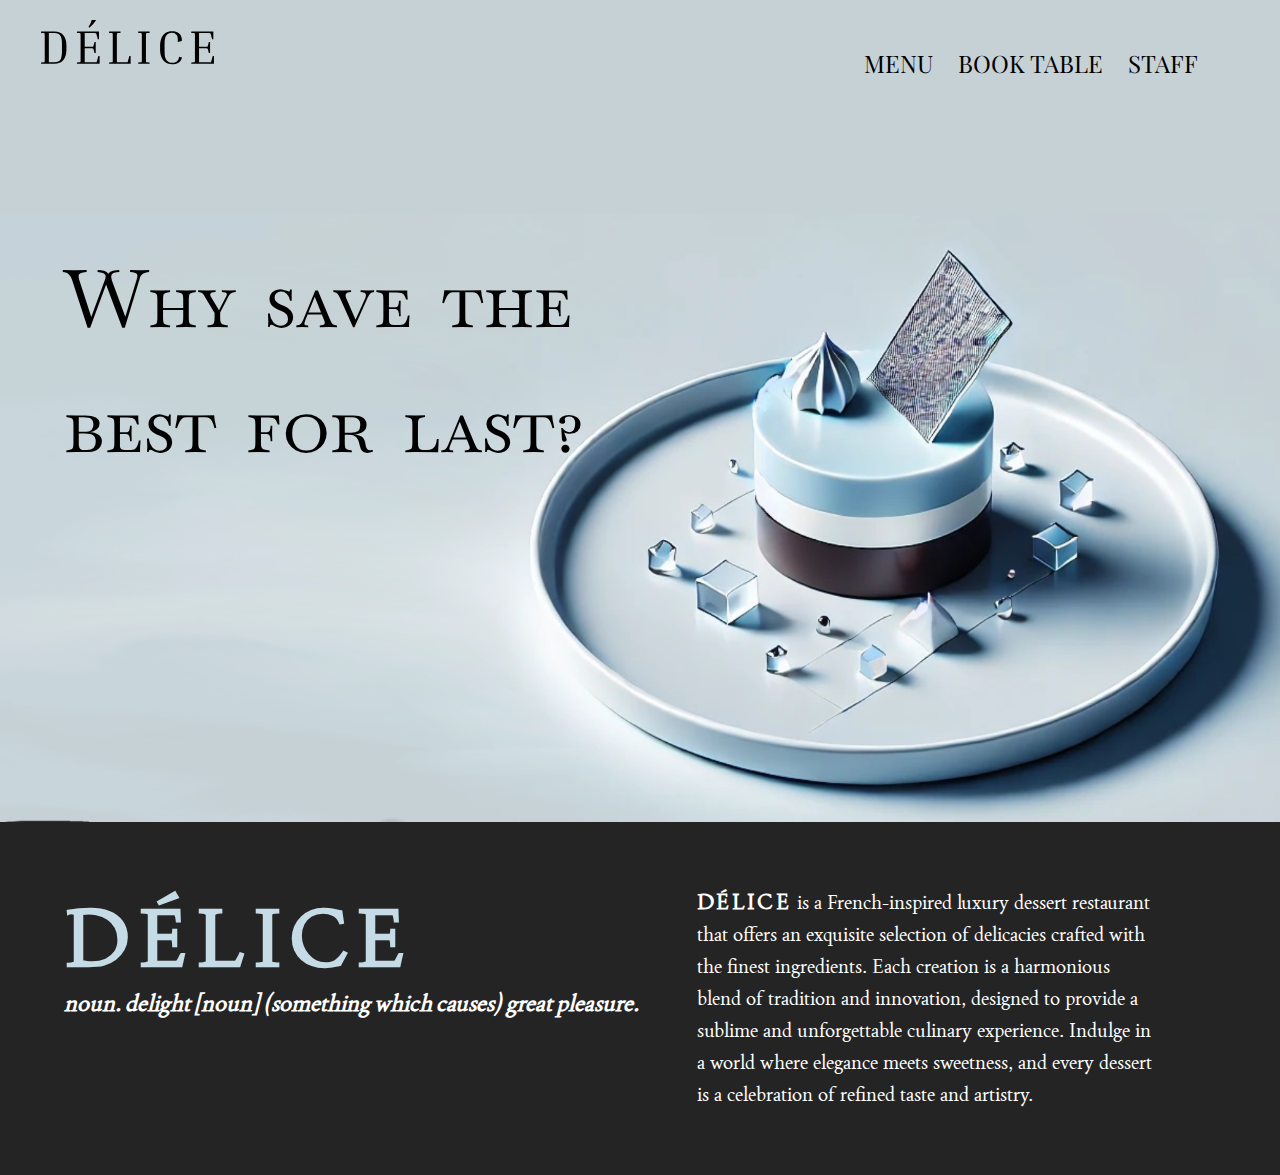
==== index.html @ 4d2819dd "html, css, js, images." ====
<!DOCTYPE html>
<html lang="en">
<head>
    <meta charset="UTF-8">
    <meta name="viewport" content="width=device-width, initial-scale=1.0">
    <title>Délice</title>
    <link rel="stylesheet" href="css/style.css">
</head>
<body>
    <header>
        <div class="logo">
            <img src="images/delice.svg" alt="Délice logo">
        </div>
        <nav>
            <div class="hamburger" id="hamburger">
                &#9776; <!-- Unicode symbol for the hamburger icon -->
            </div>
            <ul class="navbar" id="navbar">
                <li><a href="menu.html">MENU</a></li>
                <li><a href="booking.html">BOOK TABLE</a></li>
                <li><a href="admin.html">STAFF</a></li>
            </ul>
        </nav>
    </header>
    <div class="container">
        <div id="hero-img">
            <h2 id="hero-text">Why save the best for last?</h2>
            <img src="images/delice-hero.webp" alt="delice">
        </div>
        <div id="about">
        <div id="delice-noun">
            <h3 id="delice-name">DÉLICE</h3>
            <h4>noun. delight [noun] (something which causes) great pleasure.</h4>
        </div>
        <div id="delice-info">
            <p><span id="first-word">DÉLICE</span> is a French-inspired luxury dessert restaurant that offers an exquisite selection of delicacies crafted with the finest ingredients. Each creation is a harmonious blend of tradition and innovation, designed to provide a sublime and unforgettable culinary experience. Indulge in a world where elegance meets sweetness, and every dessert is a celebration of refined taste and artistry.</p>
        </div>
        </div>

    </div>
    <script src="js/hamburger.js"></script>
</body>
</html>
---- css/style.css ----
@import url('https://fonts.googleapis.com/css2?family=Joan&family=Lora:ital,wght@0,400..700;1,400..700&family=Playfair+Display:ital,wght@0,400..900;1,400..900&display=swap');
@import url('https://fonts.googleapis.com/css2?family=Baskervville+SC&display=swap');

*{
    margin: 0;
    padding: 0;
    box-sizing: border-box;
}
body{
    background-color: #C6D1D6;
    color: black;
    font-family: 'Joan', sans-serif;


}
header {
    width: 100%;
    background-color: transparent; /* Justera bakgrundsfärg om det behövs */
    padding: 10px 20px;
    display: flex;
    align-items: center;
    justify-content: space-between;
    margin-bottom: 75px;
}
.logo img {
    height: 45px;
    padding-left: 20px;
}
nav{
    display: flex;
    justify-content: flex-end;
    padding-left: 5%;
    padding-right: 5%;
    padding-top: 3%;
}
.navbar{
    list-style-type: none;
    display: flex;
    gap: 25px; /* Space between menu items */

}
.navbar li a:hover {
    color: #6c757d; /* Färg vid hover */
}
.navbar li {
    font-family: 'Playfair Display', serif;
    font-size: 18px;
    list-style: none;
    display: inline;
}
.navbar li a {
    text-decoration: none;
    color: black;
    transition: color 0.3s ease;
    font-size: 1.5rem;
}
a:visited{
    color: black;
}
.hamburger {
    display: none;
    font-size: 36px;
    cursor: pointer;
    padding: 10px 15px;
}

/*STARTSIDA*/

#about{
    background-color: #242424;
    width: 100vw;
    padding-left: 5%;
    padding-right: 5%;
    padding-top: 5%;
    padding-bottom: 5%;
    display: flex;
}
#delice-name{
    color: #C5DCE6;
    font-size: 5rem;
    width: 40%;
    letter-spacing: 10px;
}
#delice-noun h4{
    font-style: italic;
}
#delice-info{
    width: 40%;
    margin: auto;
    line-height: 2rem;
    word-spacing: 2px;
}
#about h4{
    color: #FFFFFF;
    font-size: 1.4rem;
}
#about p{
    color: #FFFFFF;
    font-size: 1.2rem;
}
#first-word{
    font-size: 1.3rem;
    font-weight: bold;
    letter-spacing: 3px;
}


/*INLOGGNINGSSIDAN*/
.login-container {
    display: flex;
    justify-content: center;
    align-items: center;
    width: 100%; /* Full bredd för container */
    max-width: 400px; /* Maximal bredd på formuläret */
    background-color: white; /* Bakgrundsfärg för formuläret */
    padding: 20px;
    border-radius: 8px;
    box-shadow: 0 4px 8px rgba(0, 0, 0, 0.1); /* Lätt skugga för att lyfta formuläret */
    margin: auto;
    margin-top: 70px;

}

.login-form {
    width: 100%;
}

.login-form h2 {
    text-align: center;
    margin-bottom: 20px;
}

.login-form label {
    display: block;
    margin-bottom: 5px;
    font-weight: bold;
}

.login-form input {
    width: 100%;
    padding: 10px;
    margin-bottom: 20px;
    border: 1px solid #ccc;
    border-radius: 4px;
    justify-self: center;
}

.login-form button {
    width: 100%;
    padding: 10px;
    background-color: #6c757d;
    color: white;
    border: none;
    border-radius: 4px;
    cursor: pointer;
}

.login-form button:hover {
    background-color: #5a6268;
}
#hero-img{
    width: 100%;
    max-width: 100%;
    position: relative;
    display: flexbox;
}
#hero-img img{
    width: 100vw;
    display: block;
    padding-top: 50px;
}
#hero-img h2 {
    width: 50%;
    font-size: 5rem;
    position: absolute;
    top: 30%; /* Justera dessa värden för att placera texten där du vill ha den */
    left: 30%;
    font-weight: 100;
    transform: translate(-50%, -50%); /* Centrerar texten horisontellt och vertikalt */
    z-index: 1; /* För att texten ska ligga på bilden */
    font-family: 'Baskervville SC', serif;
    word-spacing: 10px;
    line-height: 125px;

}

/*MENY*/

.menu-container {
    padding: 0 100px;
    background-color: #242424;
    color: white;
    padding-bottom: 50px;
    padding-top: 50px;
}

.menu-container h2 {
    font-family: 'Playfair Display', serif;
    font-size: 5rem;
    font-weight: 100;
    text-indent: 100px;
    margin-bottom: 30px;
    letter-spacing: 5px;
    
}
.menu-container h3{
    color: #C5DCE6;
    font-size: 1.5rem;
    font-weight: 100;
}
.menu-container p{
    text-indent: 50px;
}

#menu h2 {
    font-size: 50px;
    margin-top: 30px;
    color: #C5DCE6;
}
.meny-div{
    margin-bottom: 100px;
}

#menu p {
    font-size: 18px;
    color: #CCCCCC;
    margin-top: 10px;
    line-height: 1.6;
}

/*BOKNINGSSIDA*/
#booking-container {
    width: 100%;
    min-width: 100%;
    max-width: 600px;
    margin-top: 50px;
    padding: 20px;
    background-color: #1a1a1a; /* Bakgrundsfärg för formuläret */
    box-shadow: 0 0 10px rgba(0, 0, 0, 0.1);
    color: #C5DCE6; /* Textfärg */
}
#booking-div{
    width: 70%;
    margin: auto;
    padding: 2%;
}

#container h2 {
    text-align: center;
    margin-bottom: 20px;
    font-size: 24px;
}

form#bookingForm {
    display: flex;
    flex-direction: column;
}

form#bookingForm input,
form#bookingForm textarea,
form#bookingForm button {
    margin-bottom: 15px;
    padding: 10px;
    border-radius: 4px;
    border: 1px solid #ccc;
    font-size: 16px;
}

form#bookingForm input,
form#bookingForm textarea {
    background-color: #F0F0F0; /* Färg på input och textarea */
    color: #333333; /* Textfärg inuti inputfält */
}

form#bookingForm button {
    background-color: #C5DCE6;
    color: #333333;
    border: none;
    cursor: pointer;
    font-weight: bold;
    transition: background-color 0.3s ease;
}

form#bookingForm button:hover {
    background-color: #AAB8BF;
}

/*ADMINSIDA*/
#admin-container{
    width: 90%;
    margin: auto;
    display: flexbox;
}

.admin-container {
    display: flex;
    justify-content: space-between;
    padding: 20px;
    gap: 20px;
}

.menu-admin, .booking-admin {
    width: 48%; /* Ger utrymme för båda kolumnerna att dela upp sidan */
    background-color: #1a1a1a;
    padding: 20px;
    border-radius: 8px;
    color: #333333;
    box-shadow: 0 0 10px rgba(0, 0, 0, 0.1);
}

.menu-admin h2, .booking-admin h2 {
    margin-bottom: 20px;
    color: #93b0bc;
    text-align: center;
}

.menu-item, .booking-item {
    margin-bottom: 15px;
    padding: 10px;
    background-color: #333333;
    border-radius: 4px;
    color: #C5DCE6;
}


.edit-buttons:hover {
    background-color: #AAB8BF;
}
.delete-buttons:hover{
    background-color: #d53b3b;
}
.menu-item-div, .booking-item-div{
    background-color: #E0E0E0;
    padding: 2%;
    margin: 2%;
}
.delete-buttons, .edit-buttons{
    background-color: #A4C3D1;
    color: #333333;
    border: none;
    cursor: pointer;
    font-weight: bold;
    padding: 10px;
    margin-top: 10px;
    transition: background-color 0.3s ease;
}

#addNewItemButton, #addNewBookingButton{
    width: 100%;
    margin: auto;
    background-color: #A4C3D1;
    color: #333333;
    border: none;
    cursor: pointer;
    font-weight: bold;
    padding: 10px;
    margin-top: 10px;
    transition: background-color 0.3s ease;
}

.notification {
    display: none; /* Gör den osynlig som standard */
    background-color: #4CAF50; /* Grön bakgrundsfärg för positiv feedback */
    color: white;
    padding: 15px;
    margin-bottom: 15px;
    border-radius: 5px;
    text-align: center;
    position: fixed;
    top: 20px;
    left: 50%;
    transform: translateX(-50%);
    z-index: 1000;
    box-shadow: 0px 4px 8px rgba(0, 0, 0, 0.2);
}
/* Responsive styles */
@media (max-width: 650px) {
    .navbar {
        display: none; /* Döljer menyn som standard */
        flex-direction: column;
        position: absolute;
        top: 90px;
        right: 0; /* Börjar från högerkanten */
        left: 0; /* Täcker hela bredden */
        background-color: rgba(211, 224, 231, 0.8); /* Lätt transparent bakgrund */
        width: 100%; /* Täcker hela bredden */
        padding: 10px 20px; /* Justering av padding */
        border-radius: 0; /* Ingen rundning på hörnen */
        box-shadow: 0 4px 8px rgba(0, 0, 0, 0.2);
        z-index: 1000; /* Ser till att menyn ligger ovanpå annat innehåll */
        text-align: center;
    }

    .navbar.active {
        display: flex;
    }

    .hamburger {
        display: block;
    }
}
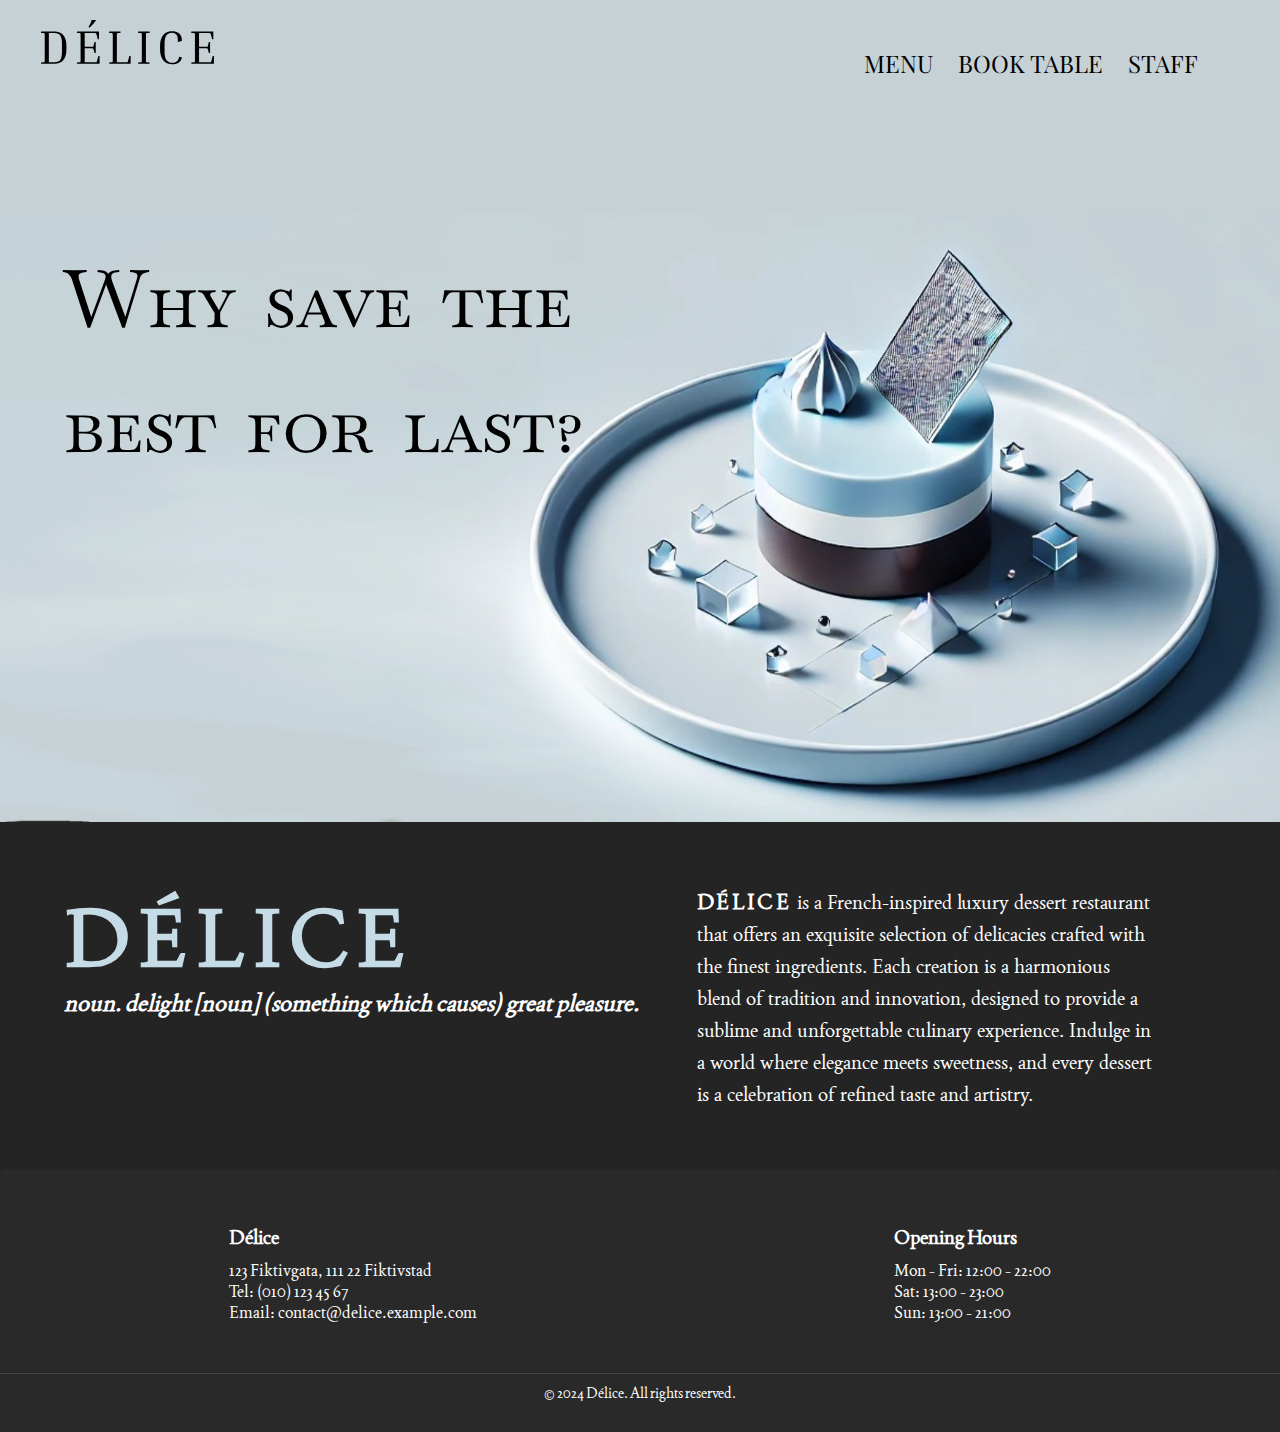
==== commit cfa8a478: "footer tillagd, uppdaterat styling för formulär och footer. Uppdaterat med bekräftelsenotis i admin." ====
--- a/index.html
+++ b/index.html
@@ -23,9 +23,13 @@
         </nav>
     </header>
     <div class="container">
+        <h2 id="small-hero-text">WHY SAVE THE BEST FOR LAST?</h2>
         <div id="hero-img">
+            
             <h2 id="hero-text">Why save the best for last?</h2>
             <img src="images/delice-hero.webp" alt="delice">
+            
+
         </div>
         <div id="about">
         <div id="delice-noun">
@@ -38,6 +42,25 @@
         </div>
 
     </div>
+    <footer>
+        <div class="footer-container">
+            <div class="footer-info">
+                <h4>Délice</h4>
+                <p>123 Fiktivgata, 111 22 Fiktivstad</p>
+                <p>Tel: (010) 123 45 67</p>
+                <p>Email: contact@delice.example.com</p>
+            </div>
+            <div class="footer-hours">
+                <h4>Opening Hours</h4>
+                <p>Mon - Fri: 12:00 - 22:00</p>
+                <p>Sat: 13:00 - 23:00</p>
+                <p>Sun: 13:00 - 21:00</p>
+            </div>
+        </div>
+        <div class="footer-bottom">
+            <p>© 2024 Délice. All rights reserved.</p>
+        </div>
+    </footer>
     <script src="js/hamburger.js"></script>
 </body>
 </html>--- a/css/style.css
+++ b/css/style.css
@@ -13,6 +13,15 @@
 
 
 }
+.menu-item {
+    transition: transform 0.6s ease, box-shadow 0.3s ease;
+}
+
+.menu-item:hover {
+    transform: scale(1.03); /* Förstorar menyalternativet lite */
+    box-shadow: 0 4px 15px rgba(0, 0, 0, 0.87); /* Lägger till en blå glow */
+}
+
 header {
     width: 100%;
     background-color: transparent; /* Justera bakgrundsfärg om det behövs */
@@ -64,11 +73,46 @@
     padding: 10px 15px;
 }
 
+footer {
+    background-color: #292929;
+    color: #fff;
+    padding: 20px 0;
+    box-shadow: 0px -5px 5px #2d2d30;
+}
+
+.footer-container {
+    display: flex;
+    justify-content: space-around;
+    flex-wrap: wrap;
+    padding: 20px;
+}
+
+.footer-info, .footer-hours, .footer-social {
+    margin: 10px;
+}
+
+.footer-info h4, .footer-hours h4, .footer-social h4 {
+    margin-bottom: 10px;
+    font-size: 1.2rem;
+}
+
+.footer-social a {
+    margin-right: 10px;
+}
+
+.footer-bottom {
+    text-align: center;
+    padding: 10px 0;
+    border-top: 1px solid #444;
+    margin-top: 20px;
+    font-size: 0.9rem;
+}
+
 /*STARTSIDA*/
 
 #about{
     background-color: #242424;
-    width: 100vw;
+    width: 100%;
     padding-left: 5%;
     padding-right: 5%;
     padding-top: 5%;
@@ -102,6 +146,9 @@
     font-size: 1.3rem;
     font-weight: bold;
     letter-spacing: 3px;
+}
+#small-hero-text{
+    display: none;
 }
 
 
@@ -165,7 +212,7 @@
     display: flexbox;
 }
 #hero-img img{
-    width: 100vw;
+    width: 100%;
     display: block;
     padding-top: 50px;
 }
@@ -185,7 +232,6 @@
 }
 
 /*MENY*/
-
 .menu-container {
     padding: 0 100px;
     background-color: #242424;
@@ -245,25 +291,21 @@
     padding: 2%;
 }
 
-#container h2 {
-    text-align: center;
-    margin-bottom: 20px;
-    font-size: 24px;
-}
-
-form#bookingForm {
+form#bookingForm, #menuForm {
     display: flex;
     flex-direction: column;
 }
-
+.booking-admin h2, .menu-admin h2{
+    color: #F0F0F0;
+}
 form#bookingForm input,
 form#bookingForm textarea,
-form#bookingForm button {
+form#bookingForm button, #menuForm input, #menuForm textarea, #menuForm button {
     margin-bottom: 15px;
-    padding: 10px;
-    border-radius: 4px;
+    padding: 3px;
+    border-radius: 3px;
     border: 1px solid #ccc;
-    font-size: 16px;
+    font-size: 1rem;
 }
 
 form#bookingForm input,
@@ -272,7 +314,7 @@
     color: #333333; /* Textfärg inuti inputfält */
 }
 
-form#bookingForm button {
+form#bookingForm button, #menuForm button {
     background-color: #C5DCE6;
     color: #333333;
     border: none;
@@ -281,8 +323,9 @@
     transition: background-color 0.3s ease;
 }
 
-form#bookingForm button:hover {
+form#bookingForm button:hover, #menuForm button:hover, #addNewItemButton:hover, #addNewBookingButton:hover {
     background-color: #AAB8BF;
+    
 }
 
 /*ADMINSIDA*/
@@ -310,8 +353,9 @@
 
 .menu-admin h2, .booking-admin h2 {
     margin-bottom: 20px;
-    color: #93b0bc;
+    color: #F0F0F0;
     text-align: center;
+    font-weight: 100;
 }
 
 .menu-item, .booking-item {
@@ -373,8 +417,19 @@
     z-index: 1000;
     box-shadow: 0px 4px 8px rgba(0, 0, 0, 0.2);
 }
+#logoutButton{
+    background-color: #AAB8BF;
+    padding: 10px 15px;
+    border-color: #e2e5e2;
+    border-radius: 5%;
+    cursor: pointer;
+
+}
+#logoutButton:hover{
+    background-color:#C6D1D6;
+}
 /* Responsive styles */
-@media (max-width: 650px) {
+@media (max-width: 769px) {
     .navbar {
         display: none; /* Döljer menyn som standard */
         flex-direction: column;
@@ -398,4 +453,170 @@
     .hamburger {
         display: block;
     }
-}+
+    .admin-container{
+        display: flex;
+        flex-wrap: wrap;
+        gap: 20px;
+    }
+    .menu-admin, .booking-admin{
+        flex: 1 1 90%; /* Flexbox gör att de tar upp 90% av behållarens bredd */
+    display: block;
+    margin: auto; /* Centrerar innehållet */
+    padding: 20px; /* Lägger till padding om det behövs */
+    box-sizing: border-box; /* Gör så att padding räknas in i bredden */
+}
+#booking-div{
+    width: 95%;
+}
+.menu-container{
+    padding: 5%;
+    margin: auto;
+}
+#menu{
+    width: 100%;
+    max-width: 100%;
+    min-width: 95%;
+}
+.menu-container h2{
+    text-indent: 0;
+}
+#small-hero-text{
+    font-size: 2rem;
+    display: flex;
+    width: 70%;
+    text-align: center;
+    margin: auto;
+    padding-left: 5%;
+    font-weight: 100;
+    font-family: 'Baskervville SC', sans-serif;
+}
+#hero-text{
+    display: none;
+}
+
+
+
+/* STARTSIDA */
+
+#about {
+    background-color: #242424;
+    width: 100vw;
+    padding: 5%;
+    display: flex;
+    flex-direction: column; /* Ändra till kolumnlayout för mindre skärmar */
+    align-items: center; /* Centrera innehållet */
+    text-align: center; /* Centrera texten */
+}
+
+#delice-name {
+    color: #C5DCE6;
+    font-size: 3rem; /* Justera textstorleken för mindre skärmar */
+    letter-spacing: 10px;
+    margin-bottom: 20px; /* Lägg till marginal nedåt för separation */
+}
+
+#delice-noun h4 {
+    font-style: italic;
+}
+
+#delice-info {
+    width: 100%;
+    margin-top: 20px; /* Justera avståndet mellan elementen */
+    line-height: 2rem;
+    word-spacing: 2px;
+}
+
+#about h4, #about p {
+    color: #FFFFFF;
+    font-size: 1.2rem; /* Justera textstorleken */
+}
+
+#first-word {
+    font-size: 1.3rem;
+    font-weight: bold;
+    letter-spacing: 3px;
+}
+
+/* HERO-IMAGE */
+
+#hero-img {
+    width: 100%;
+    position: relative;
+    display: block;
+}
+
+#hero-img img {
+    width: 100%;
+    height: auto;
+    display: block;
+}
+
+#hero-img h2 {
+    font-size: 1.8rem; /* Justera textstorleken för mindre skärmar */
+    position: absolute;
+    bottom: 10%; /* Placera texten längre ner på bilden */
+    left: 50%;
+    transform: translateX(-50%);
+    z-index: 1;
+    font-family: 'Baskervville SC', serif;
+    word-spacing: 10px;
+    line-height: 2rem;
+    color: black; /* Se till att texten är läsbar över bilden */
+    text-align: center;
+    width: 80%; /* Anpassa textens bredd */
+}
+
+#delice-noun{
+    text-align: justify;
+    font-weight: 100;
+    padding-bottom: 10%;
+}
+#delice-info{
+    text-align: justify;
+    padding: 5%;
+    padding-top: 50px;
+    background-color: #A4C3D1;
+    width: 90%;
+    margin: auto;
+}
+
+}
+
+@media (max-width: 479px) {
+    #delice-name {
+        font-size: 2rem; /* Ännu mindre textstorlek för telefoner */
+    }
+    #hero-text{
+        display: none;
+    }
+    #small-hero-text{
+        display: flex;
+        width: 100%;
+        text-align: center;
+        margin: auto;
+        padding-left: 5%;
+        font-weight: 100;
+        font-family: 'Baskervville SC', sans-serif;
+    }
+
+    #hero-img h2 {
+        font-size: 1.5rem; /* Anpassa textstorleken för telefoner */
+        line-height: 1.6rem;
+    }
+
+    #delice-noun{
+        text-align: justify;
+        font-weight: 100;
+        padding-bottom: 10%;
+    }
+    #delice-info{
+        text-align: justify;
+        padding: 5%;
+        padding-top: 50px;
+        background-color: #A4C3D1;
+        width: 90%;
+        margin: auto;
+    }
+    
+}
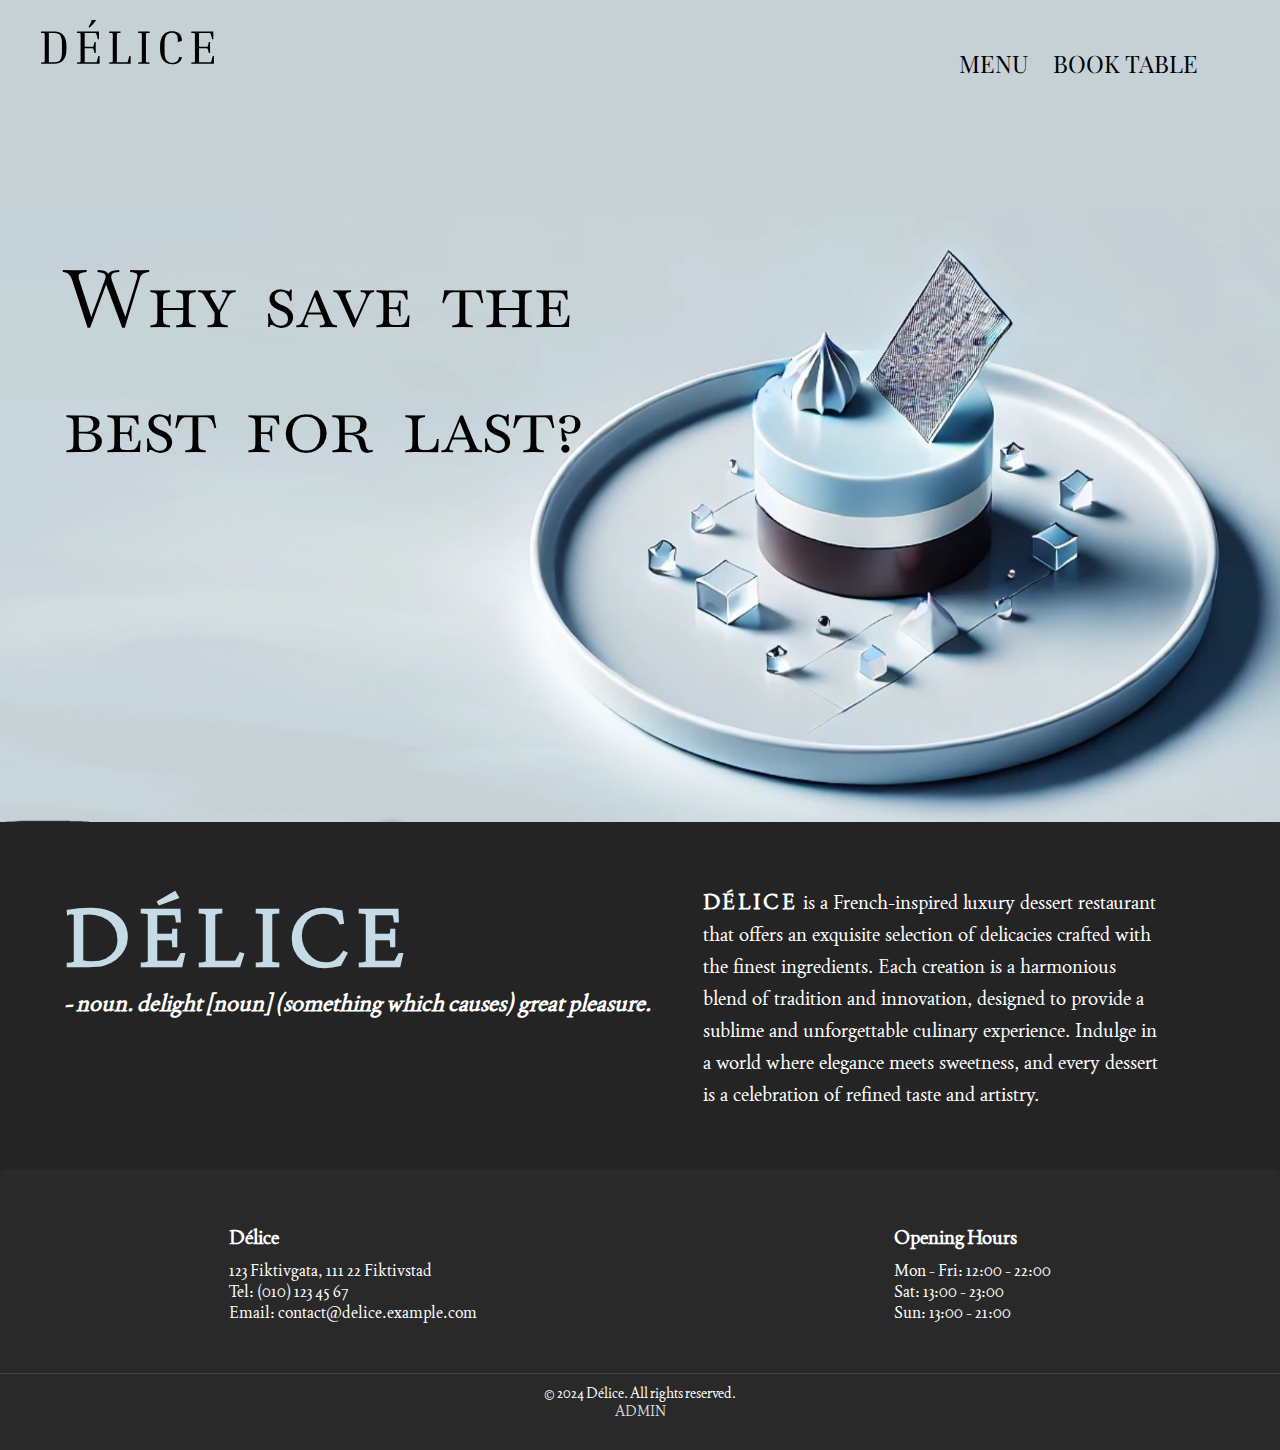
==== commit 7ec8e7ab: "updates fetch" ====
--- a/index.html
+++ b/index.html
@@ -9,7 +9,7 @@
 <body>
     <header>
         <div class="logo">
-            <img src="images/delice.svg" alt="Délice logo">
+            <a href="index.html"><img src="images/delice.svg" alt="Délice logo"></a>
         </div>
         <nav>
             <div class="hamburger" id="hamburger">
@@ -18,7 +18,6 @@
             <ul class="navbar" id="navbar">
                 <li><a href="menu.html">MENU</a></li>
                 <li><a href="booking.html">BOOK TABLE</a></li>
-                <li><a href="admin.html">STAFF</a></li>
             </ul>
         </nav>
     </header>
@@ -34,7 +33,7 @@
         <div id="about">
         <div id="delice-noun">
             <h3 id="delice-name">DÉLICE</h3>
-            <h4>noun. delight [noun] (something which causes) great pleasure.</h4>
+            <h4>- noun. delight [noun] (something which causes) great pleasure.</h4>
         </div>
         <div id="delice-info">
             <p><span id="first-word">DÉLICE</span> is a French-inspired luxury dessert restaurant that offers an exquisite selection of delicacies crafted with the finest ingredients. Each creation is a harmonious blend of tradition and innovation, designed to provide a sublime and unforgettable culinary experience. Indulge in a world where elegance meets sweetness, and every dessert is a celebration of refined taste and artistry.</p>
@@ -59,6 +58,7 @@
         </div>
         <div class="footer-bottom">
             <p>© 2024 Délice. All rights reserved.</p>
+            <a href="admin.html" id="admin-site">ADMIN</a>
         </div>
     </footer>
     <script src="js/hamburger.js"></script>
--- a/css/style.css
+++ b/css/style.css
@@ -108,6 +108,13 @@
     font-size: 0.9rem;
 }
 
+#admin-site{
+    color: #d8d8d8;
+    text-decoration: none;
+}
+#admin-site:hover{
+    color: #A4C3D1;
+}
 /*STARTSIDA*/
 
 #about{
@@ -254,9 +261,6 @@
     font-size: 1.5rem;
     font-weight: 100;
 }
-.menu-container p{
-    text-indent: 50px;
-}
 
 #menu h2 {
     font-size: 50px;
@@ -272,6 +276,13 @@
     color: #CCCCCC;
     margin-top: 10px;
     line-height: 1.6;
+    text-indent: 50px;
+}
+.package-p{
+    line-height: 2;
+    word-spacing: 2px;
+    margin: 1%;
+    padding-bottom: 1%;
 }
 
 /*BOKNINGSSIDA*/
